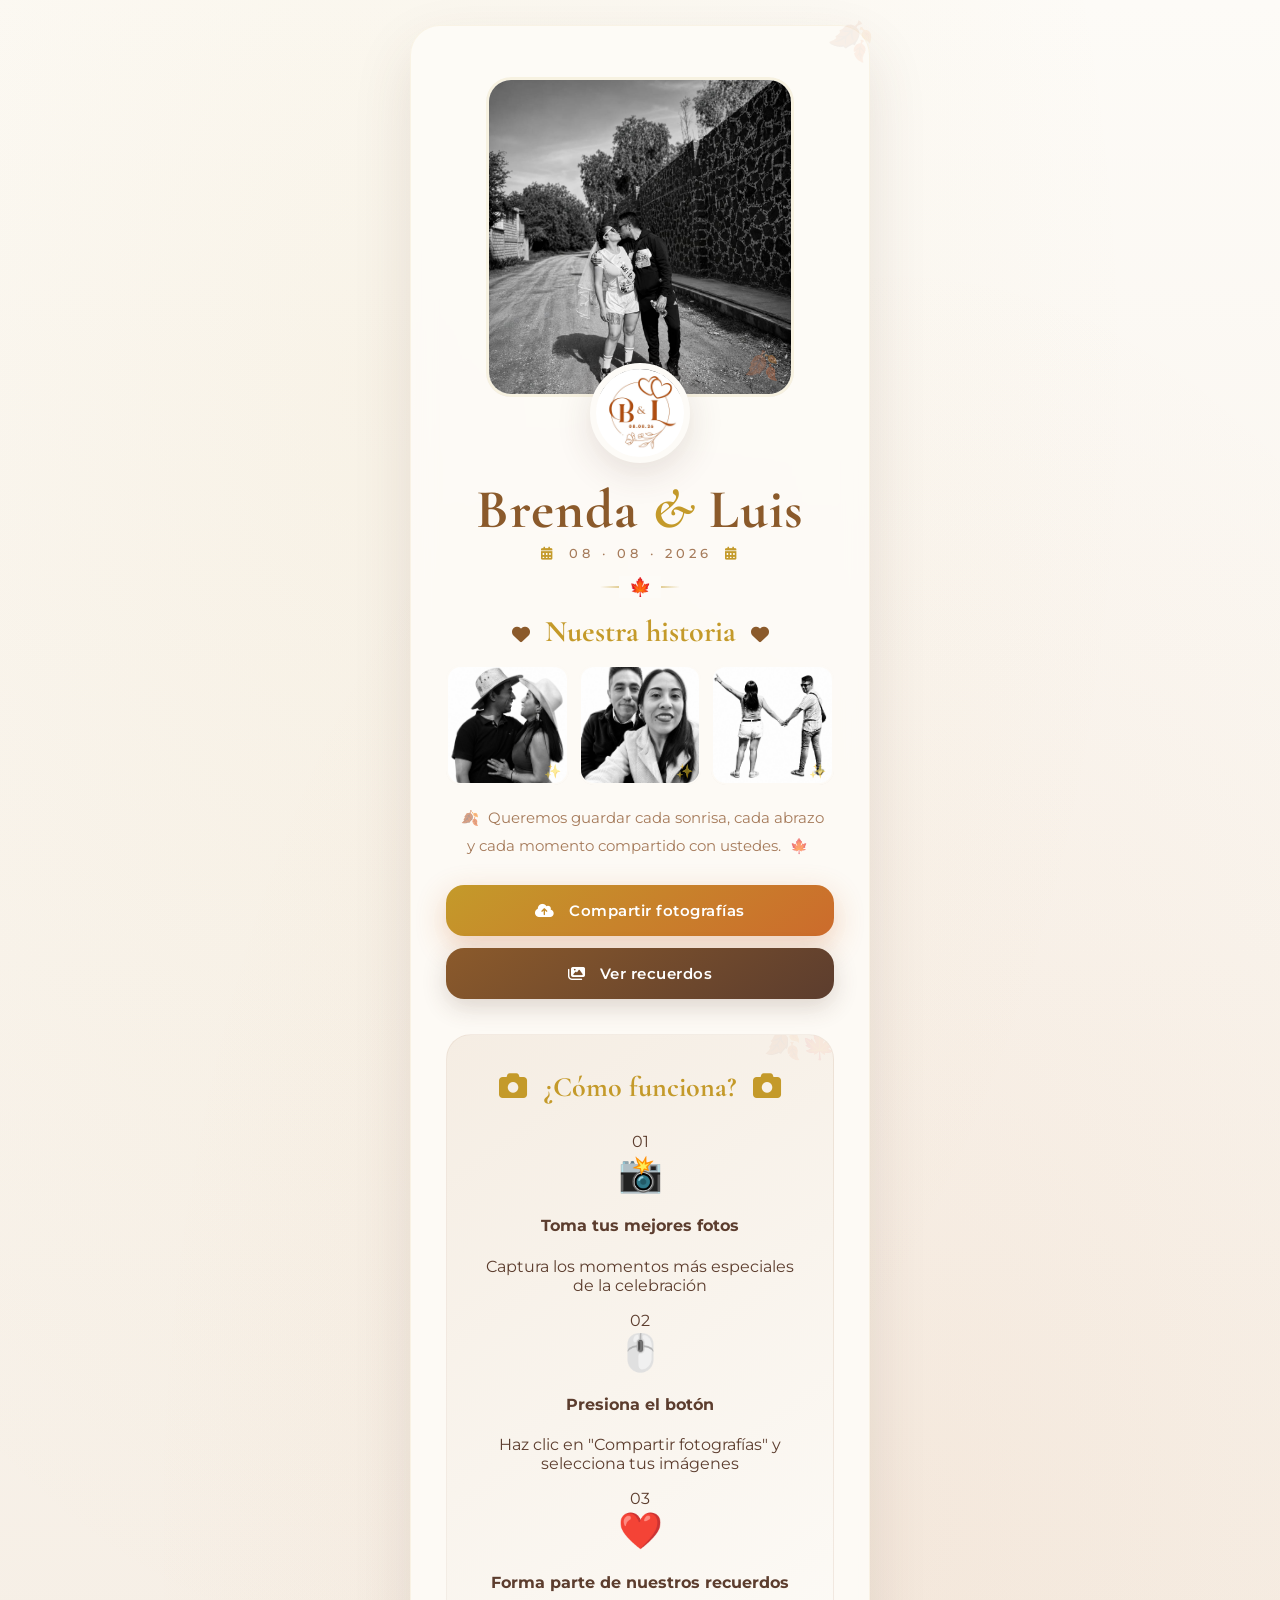
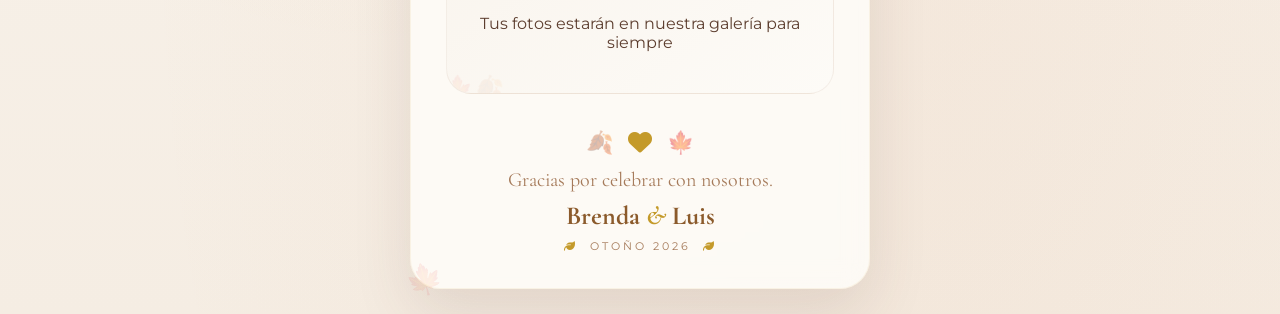
==== index.html @ 6a478f95 "Update index.html" ====
<!DOCTYPE html>
<html lang="es">
<head>
    <meta charset="UTF-8">
    <meta name="viewport" content="width=device-width, initial-scale=1.0">
    <title>Brenda & Luis · Nuestros recuerdos 🍂</title>
    
    <!-- Google Fonts -->
    <link rel="preconnect" href="https://fonts.googleapis.com">
    <link rel="preconnect" href="https://fonts.gstatic.com" crossorigin>
    <link href="https://fonts.googleapis.com/css2?family=Cormorant+Garamond:ital,wght@0,400;0,600;0,700;1,400&family=Montserrat:wght@300;400;500;600;700&display=swap" rel="stylesheet">
    
    <!-- Font Awesome 6 -->
    <link rel="stylesheet" href="https://cdnjs.cloudflare.com/ajax/libs/font-awesome/6.5.0/css/all.min.css">
    
    <link rel="stylesheet" href="style.css">
</head>
<body>
    <!-- ============================================
    🍁 SPLASH SCREEN (pantalla de carga)
    ============================================ -->
    <div class="splash" id="splash" role="status" aria-label="Cargando">
        <!-- Decoración otoñal -->
        <div class="splash-decoration">
            <span>🍂</span>
            <span>🍁</span>
            <span>🍂</span>
        </div>
        
        <!-- Logo -->
        <div class="splash-logo">
            <img 
                src="assets/images/logo.jpeg" 
                alt="Logo de Brenda y Luis"
                loading="lazy"
            >
            <div class="splash-ring"></div>
        </div>
        
        <h2>
            Brenda <span class="ampersand">&amp;</span> Luis
        </h2>
        
        <div class="splash-line" role="separator"></div>
        
        <p class="splash-subtitle">
            <i class="fas fa-camera" aria-hidden="true"></i>
            Nuestros recuerdos
            <i class="fas fa-camera" aria-hidden="true"></i>
        </p>
        
        <div class="splash-loader">
            <span></span>
            <span></span>
            <span></span>
        </div>
    </div>
    
    <!-- ============================================
    🍂 TARJETA PRINCIPAL
    ============================================ -->
    <main class="card" role="main">
        
        <!-- ===== FOTO PRINCIPAL ===== -->
        <figure class="main-photo-wrapper">
            <img 
                src="assets/images/novios-1.jpeg" 
                class="main-photo" 
                alt="Brenda y Luis, los novios"
                loading="lazy"
            >
            <div class="photo-overlay">
                <span>🍂</span>
            </div>
        </figure>
        
        <!-- ===== LOGO ===== -->
        <div class="logo-wrapper">
            <img 
                src="assets/images/logo.jpeg" 
                class="logo" 
                alt="Logo de Brenda y Luis"
                loading="lazy"
            >
        </div>
        
        <!-- ===== TÍTULO ===== -->
        <header class="card-header">
            <h1>
                Brenda <span class="ampersand">&amp;</span> Luis
            </h1>
            
            <p class="date">
                <i class="fas fa-calendar-alt" aria-hidden="true"></i>
                08 · 08 · 2026
                <i class="fas fa-calendar-alt" aria-hidden="true"></i>
            </p>
        </header>
        
        <!-- ===== SEPARADOR ===== -->
        <div class="divider" role="separator">
            <span class="divider-leaf">🍁</span>
        </div>
        
        <!-- ===== GALERÍA DE NOVIOS ===== -->
        <section class="gallery" aria-label="Galería de los novios">
            <h2>
                <i class="fas fa-heart" aria-hidden="true"></i>
                Nuestra historia
                <i class="fas fa-heart" aria-hidden="true"></i>
            </h2>
            
            <div class="photos">
                <figure>
                    <img 
                        src="assets/images/novios-2.jpeg" 
                        alt="Brenda y Luis - momento especial"
                        loading="lazy"
                    >
                    <figcaption>✨</figcaption>
                </figure>
                <figure>
                    <img 
                        src="assets/images/novios-3.jpeg" 
                        alt="Brenda y Luis - felices"
                        loading="lazy"
                    >
                    <figcaption>✨</figcaption>
                </figure>
                <figure>
                    <img 
                        src="assets/images/novios-4.jpeg" 
                        alt="Brenda y Luis - juntos"
                        loading="lazy"
                    >
                    <figcaption>✨</figcaption>
                </figure>
            </div>
        </section>
        
        <!-- ===== DESCRIPCIÓN ===== -->
        <p class="description">
            <span class="leaf-icon">🍂</span>
            Queremos guardar cada sonrisa, cada abrazo y cada momento
            compartido con ustedes.
            <span class="leaf-icon">🍁</span>
        </p>
        
        <!-- ===== BOTONES ===== -->
        <div class="button-group">
            <a 
                class="btn btn-primary"
                href="https://script.google.com/macros/s/AKfycbw7CXpUeWtrjdlrQmTPVo9ix_f7HVKVyJHYjOIptO-qsoRF7D8lDeXeBoCNflhXRG9dkQ/exec"
                target="_blank"
                rel="noopener noreferrer"
            >
                <i class="fas fa-cloud-upload-alt" aria-hidden="true"></i>
                Compartir fotografías
            </a>
            
            <a 
                href="galeria.html" 
                class="btn btn-secondary"
            >
                <i class="fas fa-images" aria-hidden="true"></i>
                Ver recuerdos
            </a>
        </div>
        
     <!-- ===== INSTRUCCIONES (versión tarjetas) ===== -->
<section class="instructions" aria-label="Instrucciones">
    <h3>
        <i class="fas fa-camera" aria-hidden="true"></i>
        ¿Cómo funciona?
        <i class="fas fa-camera" aria-hidden="true"></i>
    </h3>
    
    <div class="steps-cards">
        <div class="step-card">
            <div class="step-card-number">01</div>
            <div class="step-card-icon" style="text-align: center; font-size: 36px; display: block;">📸</div>
            <h4 style="text-align: center;">Toma tus mejores fotos</h4>
            <p style="text-align: center;">Captura los momentos más especiales de la celebración</p>
        </div>
        
        <div class="step-card">
            <div class="step-card-number">02</div>
            <div class="step-card-icon" style="text-align: center; font-size: 36px; display: block;">🖱️</div>
            <h4 style="text-align: center;">Presiona el botón</h4>
            <p style="text-align: center;">Haz clic en "Compartir fotografías" y selecciona tus imágenes</p>
        </div>
        
        <div class="step-card">
            <div class="step-card-number">03</div>
            <div class="step-card-icon" style="text-align: center; font-size: 36px; display: block;">❤️</div>
            <h4 style="text-align: center;">Forma parte de nuestros recuerdos</h4>
            <p style="text-align: center;">Tus fotos estarán en nuestra galería para siempre</p>
        </div>
    </div>
</section>
        
        <!-- ===== FOOTER ===== -->
        <footer class="footer">
            <div class="footer-hearts">
                <span>🍂</span>
                <i class="fas fa-heart" aria-hidden="true"></i>
                <span>🍁</span>
            </div>
            
            <p class="footer-text">
                Gracias por celebrar con nosotros.
            </p>
            
            <strong class="footer-names">
                Brenda <span class="ampersand">&amp;</span> Luis
            </strong>
            
            <small class="footer-year">
                <i class="fas fa-leaf" aria-hidden="true"></i>
                Otoño 2026
                <i class="fas fa-leaf" aria-hidden="true"></i>
            </small>
        </footer>
        
    </main>
    
    <!-- Scripts -->
    <script src="script.js"></script>
</body>
</html>
---- style.css ----
/* ============================================
   🍂 BRENDA & LUIS - OTOÑO 2026
   Diseño elegante y cálido
============================================ */

/* Google Fonts:
Cormorant Garamond
Montserrat
*/

:root {
    /* 🍁 PALETA OTOÑAL PRINCIPAL */
    --crema-calido: #F5EDE3;
    --blanco-roto: #FDFBF7;
    --cafe-tostado: #8B5A2B;
    --cafe-oscuro: #5C3D2E;
    --dorado-otonhal: #C49A2A;
    --naranja-quemado: #CC6B2C;
    --calabaza: #D4783C;
    --canela: #A67B5B;
    --oxido: #B86B3A;
    --miel: #E8A84C;
    
    /* VARIABLES PARA USAR */
    --marfil: var(--crema-calido);
    --dorado: var(--dorado-otonhal);
    --verde: #A9B8A5;
    --gris: var(--cafe-oscuro);
    --blanco: var(--blanco-roto);
    --sombra: 0 25px 60px rgba(92, 61, 46, 0.12);
    --sombra-dorada: 0 10px 30px rgba(196, 154, 42, 0.25);
}

/* ============================================
   RESET
============================================ */

* {
    box-sizing: border-box;
}

body {
    margin: 0;
    min-height: 100vh;
    background: 
        radial-gradient(ellipse at 30% 20%, rgba(196, 154, 42, 0.06) 0%, transparent 60%),
        radial-gradient(ellipse at 70% 80%, rgba(204, 107, 44, 0.06) 0%, transparent 60%),
        linear-gradient(180deg, #FDFBF7, #F5EDE3);
    font-family: 'Montserrat', sans-serif;
    color: var(--gris);
    display: flex;
    justify-content: center;
    align-items: center;
    padding: 25px;
    position: relative;
}

/* ============================================
   🍂 SPLASH SCREEN
============================================ */

.splash {
    position: fixed;
    inset: 0;
    background: linear-gradient(145deg, #F5EDE3, #FDFBF7);
    z-index: 100;
    display: flex;
    flex-direction: column;
    justify-content: center;
    align-items: center;
    animation: desaparecer 3.2s forwards;
}

/* Decoración otoñal en splash */
.splash-decoration {
    position: absolute;
    top: 30px;
    width: 100%;
    text-align: center;
    font-size: 28px;
    letter-spacing: 25px;
    opacity: 0.08;
    pointer-events: none;
}

.splash-decoration span {
    display: inline-block;
}

.splash-logo {
    position: relative;
}

.splash-ring {
    position: absolute;
    inset: -10px;
    border-radius: 50%;
    border: 2px solid rgba(196, 154, 42, 0.15);
    animation: ringPulse 2s ease-in-out infinite;
}

@keyframes ringPulse {
    0% { transform: scale(1); opacity: 0.5; }
    50% { transform: scale(1.1); opacity: 0; }
    100% { transform: scale(1); opacity: 0.5; }
}

.splash img {
    width: 140px;
    height: 140px;
    object-fit: cover;
    border-radius: 50%;
    box-shadow: 0 15px 45px rgba(92, 61, 46, 0.20);
    animation: respirar 2s infinite;
    border: 4px solid rgba(196, 154, 42, 0.2);
    position: relative;
    z-index: 1;
}

.splash h2 {
    margin-top: 25px;
    font-family: 'Cormorant Garamond', serif;
    font-size: 48px;
    color: var(--dorado-otonhal);
    letter-spacing: 2px;
}

.splash h2 .ampersand {
    color: var(--cafe-tostado);
    font-style: italic;
}

.splash-line {
    width: 60px;
    height: 2px;
    background: linear-gradient(90deg, transparent, var(--dorado-otonhal), transparent);
    margin: 8px auto;
    border-radius: 2px;
}

.splash-subtitle {
    letter-spacing: 5px;
    text-transform: uppercase;
    font-size: 11px;
    color: var(--canela);
    font-weight: 300;
}

.splash-subtitle i {
    margin: 0 10px;
    color: var(--dorado-otonhal);
}

.splash-loader {
    display: flex;
    gap: 8px;
    margin-top: 25px;
}

.splash-loader span {
    width: 10px;
    height: 10px;
    border-radius: 50%;
    background: var(--dorado-otonhal);
    animation: loaderBounce 1.4s ease-in-out infinite both;
}

.splash-loader span:nth-child(1) {
    animation-delay: -0.32s;
}

.splash-loader span:nth-child(2) {
    animation-delay: -0.16s;
}

.splash-loader span:nth-child(3) {
    animation-delay: 0s;
}

@keyframes loaderBounce {
    0%, 80%, 100% { transform: scale(0); opacity: 0.3; }
    40% { transform: scale(1); opacity: 1; }
}

@keyframes respirar {
    0% { transform: scale(0.95); }
    50% { transform: scale(1.02); }
    100% { transform: scale(0.95); }
}

@keyframes desaparecer {
    0% { opacity: 1; }
    75% { opacity: 1; }
    100% { opacity: 0; visibility: hidden; }
}

/* ============================================
   🍁 TARJETA PRINCIPAL
============================================ */

.card {
    background: rgba(253, 251, 247, 0.92);
    backdrop-filter: blur(12px);
    max-width: 460px;
    width: 100%;
    padding: 35px;
    border-radius: 30px;
    text-align: center;
    box-shadow: var(--sombra);
    animation: entrada 1s ease;
    border: 1px solid rgba(196, 154, 42, 0.08);
    position: relative;
}

/* Decoración otoñal en la card */
.card::before {
    content: "🍂";
    position: absolute;
    top: -10px;
    right: -5px;
    font-size: 35px;
    opacity: 0.08;
    transform: rotate(20deg);
    pointer-events: none;
}

.card::after {
    content: "🍁";
    position: absolute;
    bottom: -10px;
    left: -5px;
    font-size: 30px;
    opacity: 0.08;
    transform: rotate(-15deg);
    pointer-events: none;
}

@keyframes entrada {
    from {
        opacity: 0;
        transform: translateY(40px) scale(0.97);
    }
    to {
        opacity: 1;
        transform: translateY(0) scale(1);
    }
}

/* ============================================
   🍂 FOTOGRAFÍA PRINCIPAL
============================================ */

.main-photo-wrapper {
    position: relative;
    border-radius: 25px;
    overflow: hidden;
}

.main-photo {
    width: 100%;
    height: 320px;
    object-fit: cover;
    border-radius: 25px;
    box-shadow: 0 15px 40px rgba(92, 61, 46, 0.18);
    transition: all 0.5s ease;
    border: 3px solid rgba(196, 154, 42, 0.1);
    display: block;
}

.main-photo:hover {
    transform: scale(1.02);
    box-shadow: 0 20px 50px rgba(92, 61, 46, 0.25);
    border-color: rgba(196, 154, 42, 0.3);
}

.photo-overlay {
    position: absolute;
    bottom: 15px;
    right: 15px;
    font-size: 28px;
    opacity: 0.3;
    pointer-events: none;
}

/* ============================================
   🍁 LOGO
============================================ */

.logo-wrapper {
    margin-top: -50px;
    position: relative;
    z-index: 2;
}

.logo {
    width: 100px;
    height: 100px;
    object-fit: cover;
    border-radius: 50%;
    border: 6px solid var(--blanco-roto);
    background: var(--blanco-roto);
    box-shadow: 0 10px 35px rgba(92, 61, 46, 0.15);
    transition: 0.3s ease;
}

.logo:hover {
    transform: scale(1.05) rotate(-5deg);
    box-shadow: 0 15px 45px rgba(196, 154, 42, 0.2);
}

/* ============================================
   🍂 TITULOS
============================================ */

.card-header {
    margin-top: 15px;
}

.card-header h1 {
    font-family: 'Cormorant Garamond', Georgia, serif;
    font-size: 55px;
    font-weight: 700;
    color: var(--cafe-tostado);
    margin: 0;
    line-height: 1;
    letter-spacing: 1px;
}

.card-header h1 .ampersand {
    color: var(--dorado-otonhal);
    font-style: italic;
}

.date {
    font-size: 13px;
    letter-spacing: 4px;
    text-transform: uppercase;
    color: var(--canela);
    font-weight: 500;
    margin: 8px 0 0 0;
}

.date i {
    color: var(--dorado-otonhal);
    margin: 0 5px;
}

/* ============================================
   🍁 SEPARADOR
============================================ */

.divider {
    height: 2px;
    width: 80px;
    background: linear-gradient(90deg, transparent, var(--dorado-otonhal), transparent);
    border: 0;
    margin: 25px auto;
    border-radius: 2px;
    position: relative;
}

.divider-leaf {
    position: absolute;
    top: 50%;
    left: 50%;
    transform: translate(-50%, -50%);
    background: var(--blanco-roto);
    padding: 0 10px;
    font-size: 18px;
}

/* ============================================
   🍂 GALERÍA DE NOVIOS
============================================ */

.gallery {
    margin-top: 10px;
}

.gallery h2 {
    font-family: 'Cormorant Garamond', Georgia, serif;
    font-size: 30px;
    color: var(--dorado-otonhal);
    text-align: center;
    margin: 0 0 15px 0;
}

.gallery h2 i {
    margin: 0 8px;
    font-size: 18px;
    color: var(--cafe-tostado);
}

.photos {
    display: grid;
    grid-template-columns: repeat(3, 1fr);
    gap: 10px;
}

.photos figure {
    margin: 0;
    position: relative;
    border-radius: 15px;
    overflow: hidden;
}

.photos img {
    width: 100%;
    height: 120px;
    object-fit: cover;
    border-radius: 15px;
    transition: all 0.4s ease;
    box-shadow: 0 8px 20px rgba(92, 61, 46, 0.10);
    border: 2px solid transparent;
    display: block;
}

.photos img:hover {
    transform: scale(1.06);
    box-shadow: 0 12px 30px rgba(92, 61, 46, 0.18);
    border-color: rgba(196, 154, 42, 0.3);
}

.photos figcaption {
    position: absolute;
    bottom: 5px;
    right: 8px;
    font-size: 14px;
    opacity: 0.5;
    pointer-events: none;
}

/* ============================================
   🍁 DESCRIPCIÓN
============================================ */

.description {
    line-height: 1.9;
    font-size: 14.5px;
    color: var(--canela);
    margin: 20px 0 0 0;
    padding: 0 5px;
}

.leaf-icon {
    margin: 0 5px;
    opacity: 0.6;
}

/* ============================================
   🍂 BOTONES
============================================ */

.button-group {
    display: flex;
    flex-direction: column;
    gap: 12px;
    margin-top: 25px;
}

.btn {
    display: block;
    padding: 16px 20px;
    border-radius: 18px;
    font-weight: 600;
    font-size: 15px;
    text-decoration: none;
    transition: all 0.3s ease;
    letter-spacing: 0.5px;
    text-align: center;
}

.btn i {
    margin-right: 10px;
}

.btn-primary {
    background: linear-gradient(145deg, var(--dorado-otonhal), var(--naranja-quemado));
    color: white;
    box-shadow: 0 10px 30px rgba(204, 107, 44, 0.30);
}

.btn-primary:hover {
    transform: translateY(-4px);
    box-shadow: 0 15px 40px rgba(204, 107, 44, 0.40);
    background: linear-gradient(145deg, #D4A83A, #D4783C);
}

.btn-secondary {
    background: linear-gradient(145deg, var(--cafe-tostado), var(--cafe-oscuro));
    color: white;
    box-shadow: 0 8px 25px rgba(92, 61, 46, 0.20);
}

.btn-secondary:hover {
    transform: translateY(-4px);
    box-shadow: 0 12px 35px rgba(92, 61, 46, 0.30);
    background: linear-gradient(145deg, #7A4E26, #4A3224);
}

/* ============================================
   🍁 INSTRUCCIONES - TIMELINE VERTICAL
============================================ */

.instructions {
    margin-top: 35px;
    padding: 35px 30px 25px;
    background: linear-gradient(145deg, #F5EDE3, #FDFBF7);
    border-radius: 25px;
    border: 1px solid rgba(166, 123, 91, 0.10);
    position: relative;
    overflow: hidden;
}

/* Decoración otoñal */
.instructions::before {
    content: "🍂🍁";
    position: absolute;
    top: -10px;
    right: -5px;
    font-size: 30px;
    opacity: 0.06;
    pointer-events: none;
}

.instructions::after {
    content: "🍁🍂";
    position: absolute;
    bottom: -10px;
    left: -5px;
    font-size: 25px;
    opacity: 0.06;
    pointer-events: none;
}

.instructions h3 {
    text-align: center;
    font-family: 'Cormorant Garamond', Georgia, serif;
    font-size: 28px;
    color: var(--dorado-otonhal);
    margin: 0 0 28px 0;
    position: relative;
    z-index: 1;
}

.instructions h3 i {
    margin: 0 10px;
}

/* ===== TIMELINE ===== */
.steps-timeline {
    display: flex;
    flex-direction: column;
    gap: 0;
    padding-left: 20px;
    position: relative;
    z-index: 1;
}

/* Cada paso */
.step-item {
    display: flex;
    align-items: flex-start;
    gap: 20px;
    position: relative;
}

/* Marcador con número */
.step-marker {
    display: flex;
    flex-direction: column;
    align-items: center;
    flex-shrink: 0;
    padding-top: 5px;
}

.step-number {
    width: 40px;
    height: 40px;
    border-radius: 50%;
    background: linear-gradient(145deg, var(--dorado-otonhal), var(--naranja-quemado));
    color: white;
    display: flex;
    align-items: center;
    justify-content: center;
    font-weight: 700;
    font-size: 16px;
    font-family: 'Montserrat', sans-serif;
    box-shadow: 0 4px 15px rgba(196, 154, 42, 0.3);
    flex-shrink: 0;
    position: relative;
    z-index: 2;
    transition: all 0.3s ease;
}

.step-item:hover .step-number {
    transform: scale(1.08);
    box-shadow: 0 6px 25px rgba(196, 154, 42, 0.4);
}

/* Línea conectora */
.step-line {
    width: 2px;
    height: 45px;
    background: linear-gradient(180deg, var(--dorado-otonhal), rgba(196, 154, 42, 0.15));
    margin: 5px 0;
    flex-shrink: 0;
}

.step-item:last-child .step-line {
    display: none;
}

/* Contenido del paso */
.step-content {
    display: flex;
    align-items: center;
    gap: 18px;
    padding: 12px 0 12px 5px;
    flex: 1;
    transition: all 0.3s ease;
    border-radius: 12px;
    padding-right: 10px;
}

.step-item:hover .step-content {
    background: rgba(196, 154, 42, 0.04);
    padding-left: 10px;
}

.step-icon {
    font-size: 30px;
    flex-shrink: 0;
    width: 50px;
    text-align: center;
    opacity: 0.9;
}

.step-info h4 {
    margin: 0 0 4px 0;
    font-family: 'Montserrat', sans-serif;
    font-size: 15px;
    font-weight: 600;
    color: var(--cafe-oscuro);
}

.step-info p {
    margin: 0;
    font-size: 13px;
    color: var(--canela);
    line-height: 1.4;
}

/* ============================================
   🍂 FOOTER
============================================ */

.footer {
    margin-top: 35px;
}

.footer-hearts {
    display: flex;
    align-items: center;
    justify-content: center;
    gap: 15px;
    font-size: 20px;
}

.footer-hearts i {
    color: var(--dorado-otonhal);
    font-size: 24px;
}

.footer-hearts span {
    opacity: 0.4;
    font-size: 22px;
}

.footer-text {
    font-family: 'Cormorant Garamond', Georgia, serif;
    font-size: 20px;
    color: var(--canela);
    margin: 12px 0 8px 0;
}

.footer-names {
    font-family: 'Cormorant Garamond', Georgia, serif;
    font-size: 26px;
    color: var(--cafe-tostado);
    display: block;
}

.footer-names .ampersand {
    color: var(--dorado-otonhal);
    font-style: italic;
}

.footer-year {
    display: block;
    margin-top: 8px;
    font-family: 'Montserrat', sans-serif;
    font-size: 11px;
    color: var(--canela);
    letter-spacing: 3px;
    text-transform: uppercase;
}

.footer-year i {
    margin: 0 6px;
    color: var(--dorado-otonhal);
}

/* ============================================
   🍁 RESPONSIVE
============================================ */

@media (max-width: 500px) {
    body {
        padding: 15px;
    }

    .card {
        padding: 25px 20px;
    }

    .card-header h1 {
        font-size: 42px;
    }

    .main-photo {
        height: 250px;
    }

    .logo-wrapper {
        margin-top: -40px;
    }

    .logo {
        width: 80px;
        height: 80px;
        border-width: 5px;
    }

    .photos {
        grid-template-columns: repeat(2, 1fr);
    }

    .photos img {
        height: 100px;
    }

    .splash h2 {
        font-size: 36px;
    }

    .splash img {
        width: 110px;
        height: 110px;
    }

    .splash-decoration {
        font-size: 20px;
        letter-spacing: 15px;
        top: 20px;
    }

    .card::before,
    .card::after {
        display: none;
    }

    .instructions {
        padding: 25px 18px 20px;
        margin-top: 25px;
    }

    .instructions h3 {
        font-size: 24px;
        margin-bottom: 22px;
    }

    .steps-timeline {
        padding-left: 10px;
    }

    .step-item {
        gap: 12px;
    }

    .step-number {
        width: 34px;
        height: 34px;
        font-size: 14px;
    }

    .step-line {
        height: 35px;
    }

    .step-content {
        flex-direction: column;
        align-items: flex-start;
        gap: 6px;
        padding: 10px 0 10px 5px;
    }

    .step-item:hover .step-content {
        padding-left: 5px;
    }

    .step-icon {
        font-size: 24px;
        width: auto;
    }

    .step-info h4 {
        font-size: 14px;
    }

    .step-info p {
        font-size: 12px;
    }

    .footer-names {
        font-size: 22px;
    }
}

@media (max-width: 400px) {
    .card {
        padding: 20px 15px;
    }

    .card-header h1 {
        font-size: 36px;
    }

    .main-photo {
        height: 200px;
    }

    .logo {
        width: 70px;
        height: 70px;
    }

    .instructions {
        padding: 20px 12px 16px;
    }

    .instructions h3 {
        font-size: 20px;
    }

    .instructions h3 i {
        margin: 0 5px;
    }

    .step-number {
        width: 30px;
        height: 30px;
        font-size: 12px;
    }

    .step-line {
        height: 30px;
    }

    .step-icon {
        font-size: 20px;
    }

    .step-info h4 {
        font-size: 13px;
    }
}

/* ============================================
   🍂 SCROLLBAR PERSONALIZADA
============================================ */

::-webkit-scrollbar {
    width: 8px;
}

::-webkit-scrollbar-track {
    background: #F5EDE3;
}

::-webkit-scrollbar-thumb {
    background: linear-gradient(180deg, #C49A2A, #CC6B2C);
    border-radius: 10px;
}

::-webkit-scrollbar-thumb:hover {
    background: linear-gradient(180deg, #CC6B2C, #D4783C);
}
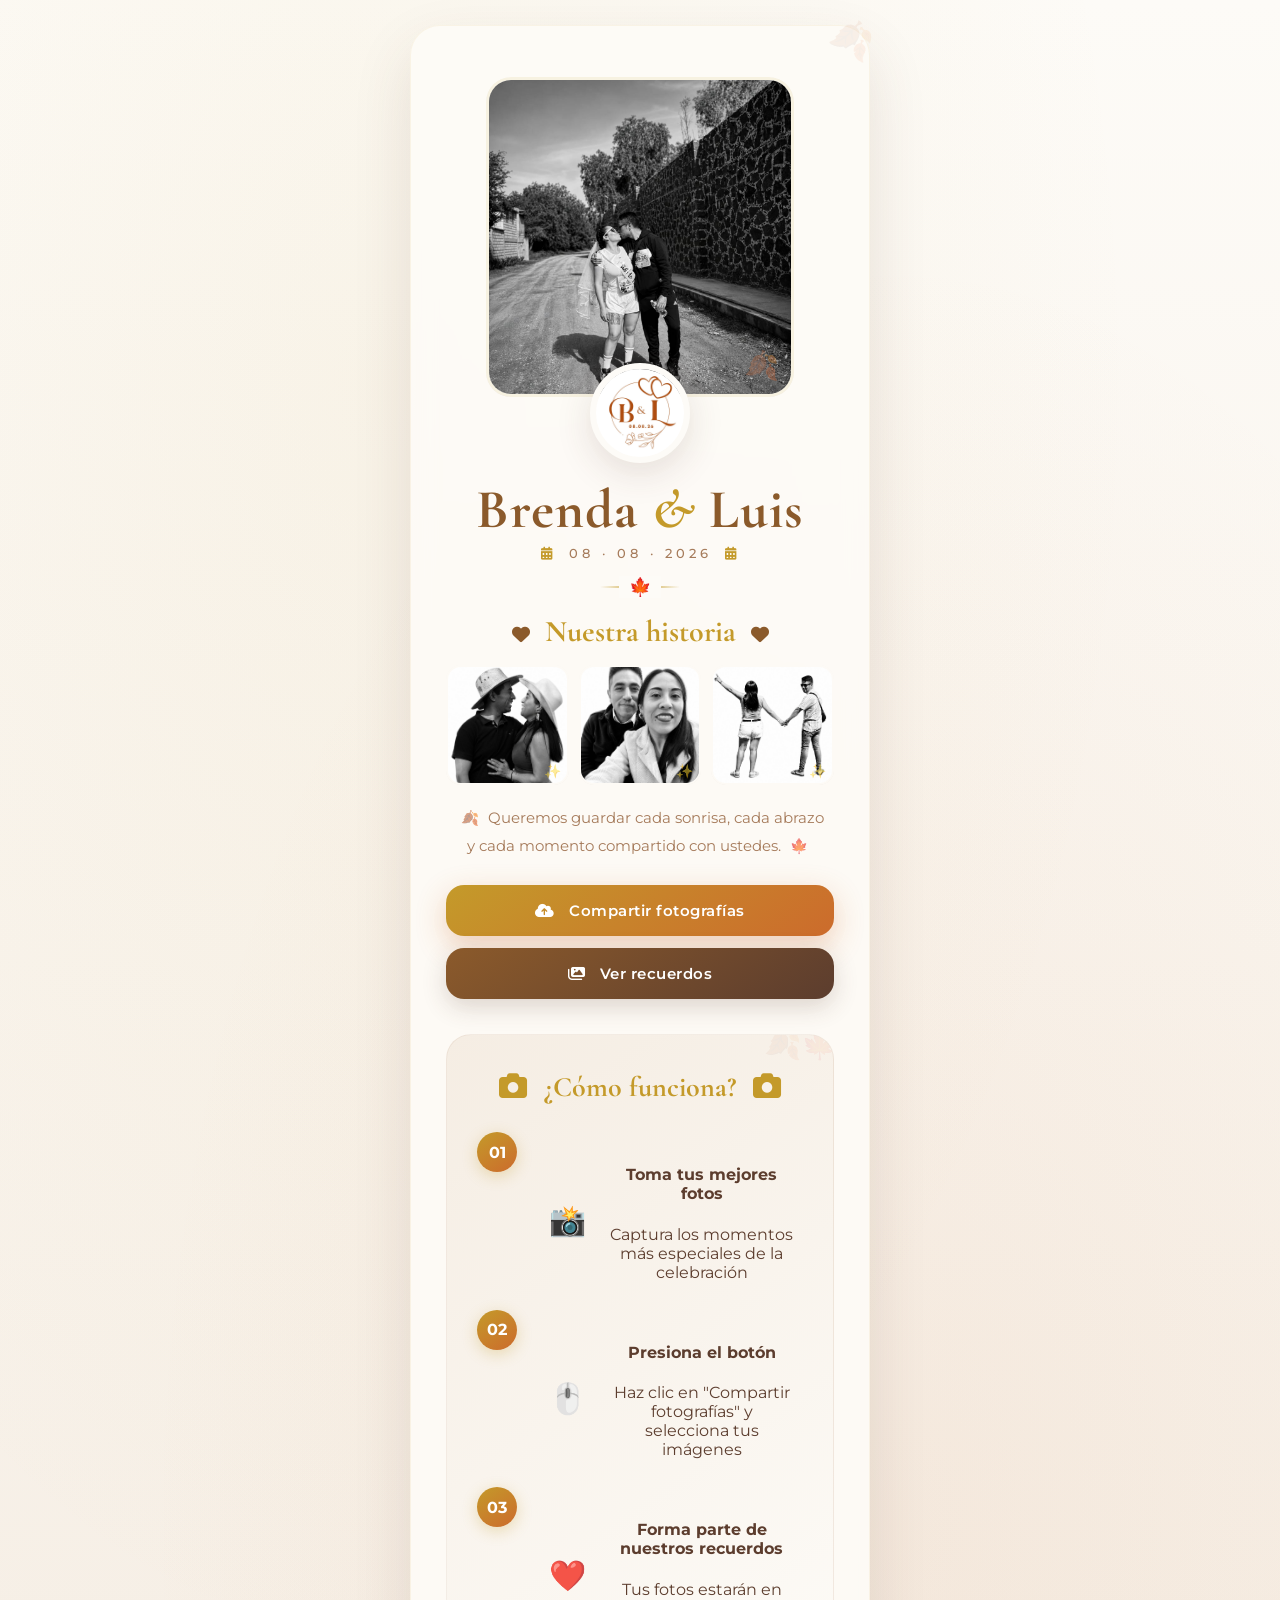
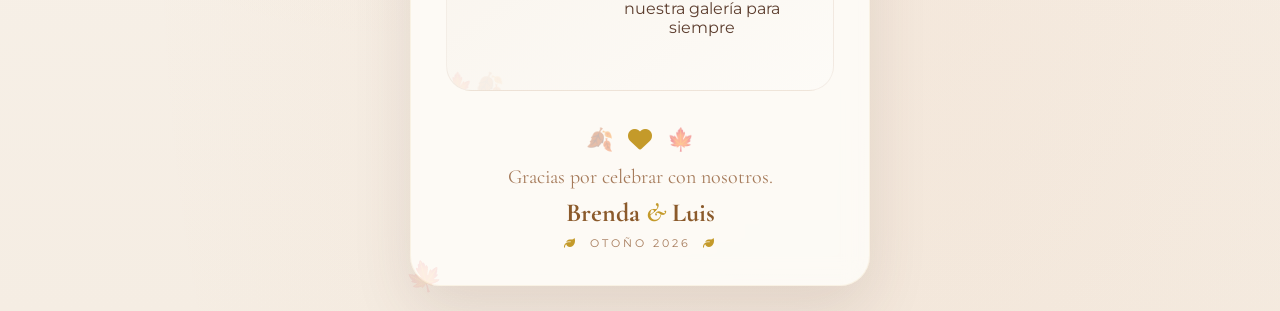
==== commit 446c3a34: "Update index.html" ====
--- a/index.html
+++ b/index.html
@@ -167,7 +167,9 @@
             </a>
         </div>
         
-     <!-- ===== INSTRUCCIONES (versión tarjetas) ===== -->
+    <!-- ============================================
+     🍁 INSTRUCCIONES CON NÚMEROS ELEGANTES
+============================================ -->
 <section class="instructions" aria-label="Instrucciones">
     <h3>
         <i class="fas fa-camera" aria-hidden="true"></i>
@@ -175,26 +177,49 @@
         <i class="fas fa-camera" aria-hidden="true"></i>
     </h3>
     
-    <div class="steps-cards">
-        <div class="step-card">
-            <div class="step-card-number">01</div>
-            <div class="step-card-icon" style="text-align: center; font-size: 36px; display: block;">📸</div>
-            <h4 style="text-align: center;">Toma tus mejores fotos</h4>
-            <p style="text-align: center;">Captura los momentos más especiales de la celebración</p>
-        </div>
-        
-        <div class="step-card">
-            <div class="step-card-number">02</div>
-            <div class="step-card-icon" style="text-align: center; font-size: 36px; display: block;">🖱️</div>
-            <h4 style="text-align: center;">Presiona el botón</h4>
-            <p style="text-align: center;">Haz clic en "Compartir fotografías" y selecciona tus imágenes</p>
-        </div>
-        
-        <div class="step-card">
-            <div class="step-card-number">03</div>
-            <div class="step-card-icon" style="text-align: center; font-size: 36px; display: block;">❤️</div>
-            <h4 style="text-align: center;">Forma parte de nuestros recuerdos</h4>
-            <p style="text-align: center;">Tus fotos estarán en nuestra galería para siempre</p>
+    <div class="steps-container">
+        <!-- Paso 1 -->
+        <div class="step-item">
+            <div class="step-number-wrapper">
+                <span class="step-number">01</span>
+                <span class="step-line"></span>
+            </div>
+            <div class="step-content">
+                <div class="step-icon">📸</div>
+                <div class="step-text">
+                    <h4>Toma tus mejores fotos</h4>
+                    <p>Captura los momentos más especiales de la celebración</p>
+                </div>
+            </div>
+        </div>
+        
+        <!-- Paso 2 -->
+        <div class="step-item">
+            <div class="step-number-wrapper">
+                <span class="step-number">02</span>
+                <span class="step-line"></span>
+            </div>
+            <div class="step-content">
+                <div class="step-icon">🖱️</div>
+                <div class="step-text">
+                    <h4>Presiona el botón</h4>
+                    <p>Haz clic en "Compartir fotografías" y selecciona tus imágenes</p>
+                </div>
+            </div>
+        </div>
+        
+        <!-- Paso 3 -->
+        <div class="step-item">
+            <div class="step-number-wrapper">
+                <span class="step-number">03</span>
+            </div>
+            <div class="step-content">
+                <div class="step-icon">❤️</div>
+                <div class="step-text">
+                    <h4>Forma parte de nuestros recuerdos</h4>
+                    <p>Tus fotos estarán en nuestra galería para siempre</p>
+                </div>
+            </div>
         </div>
     </div>
 </section>
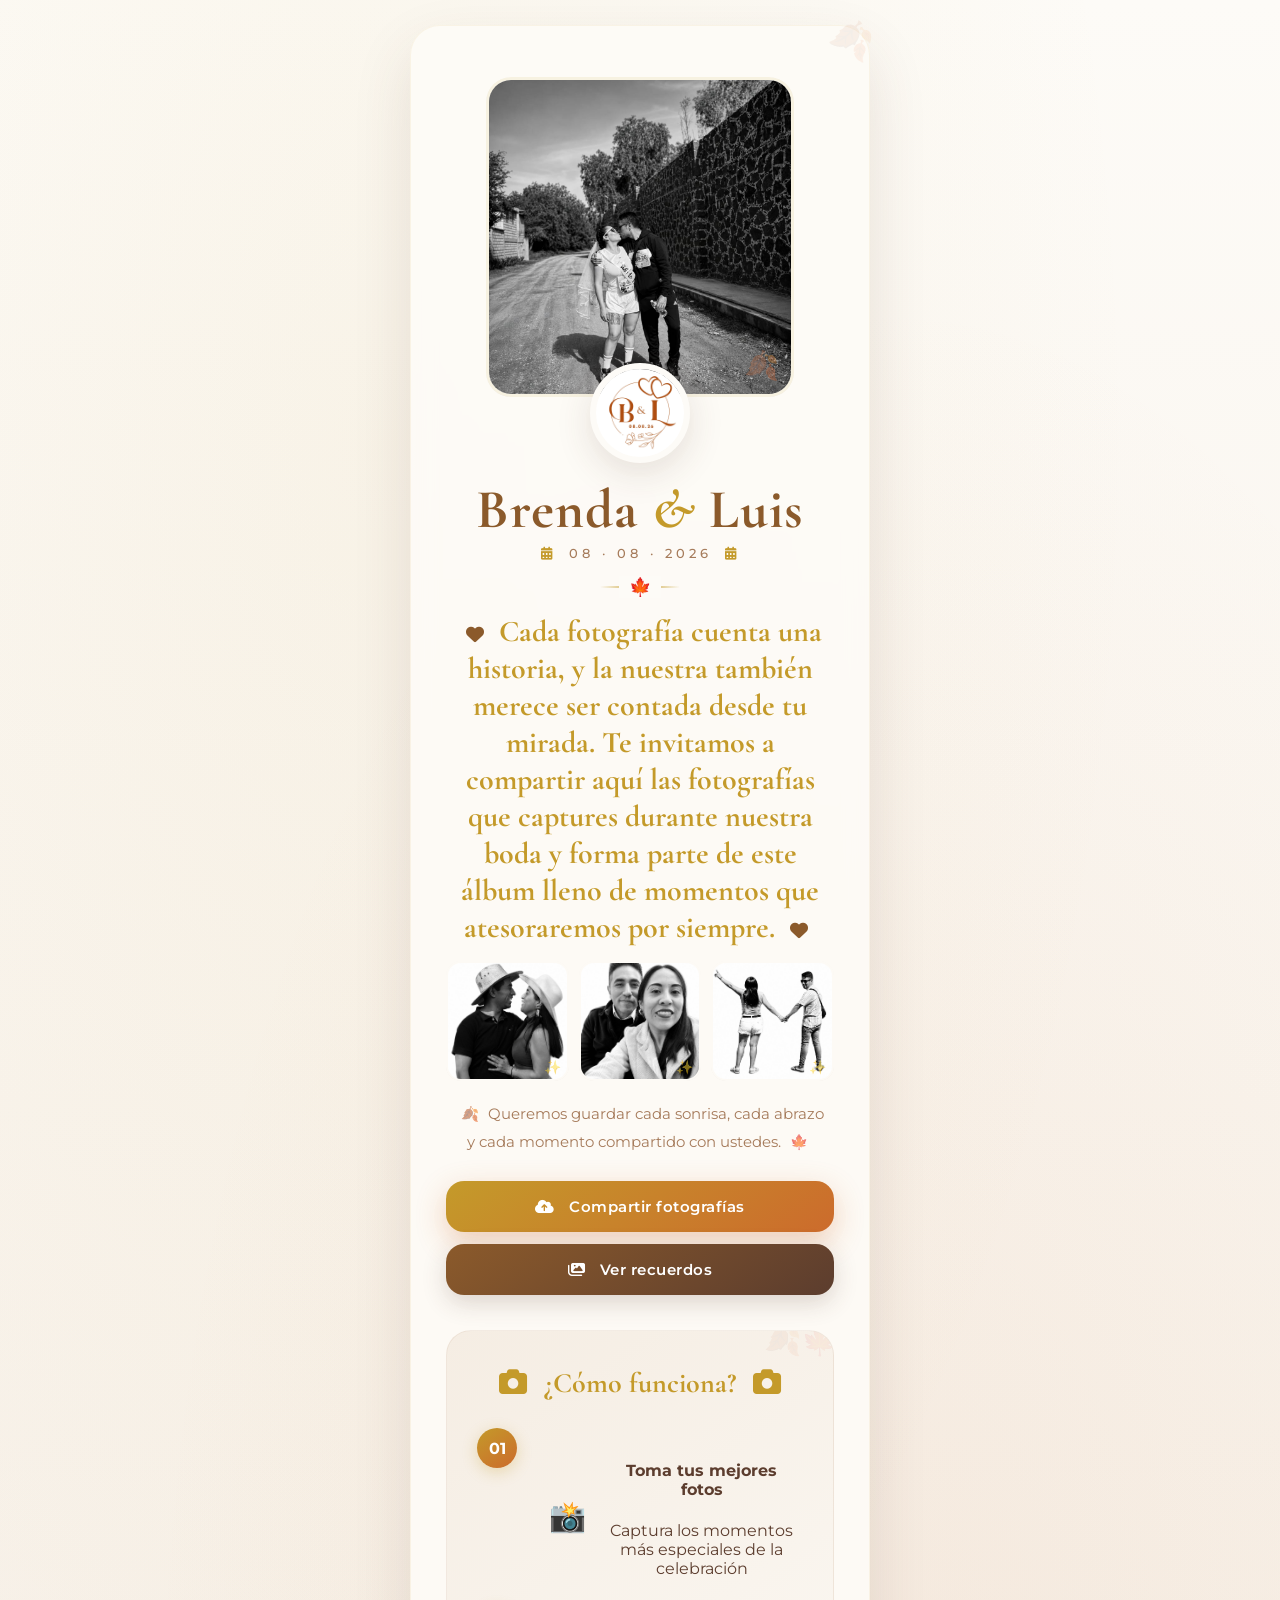
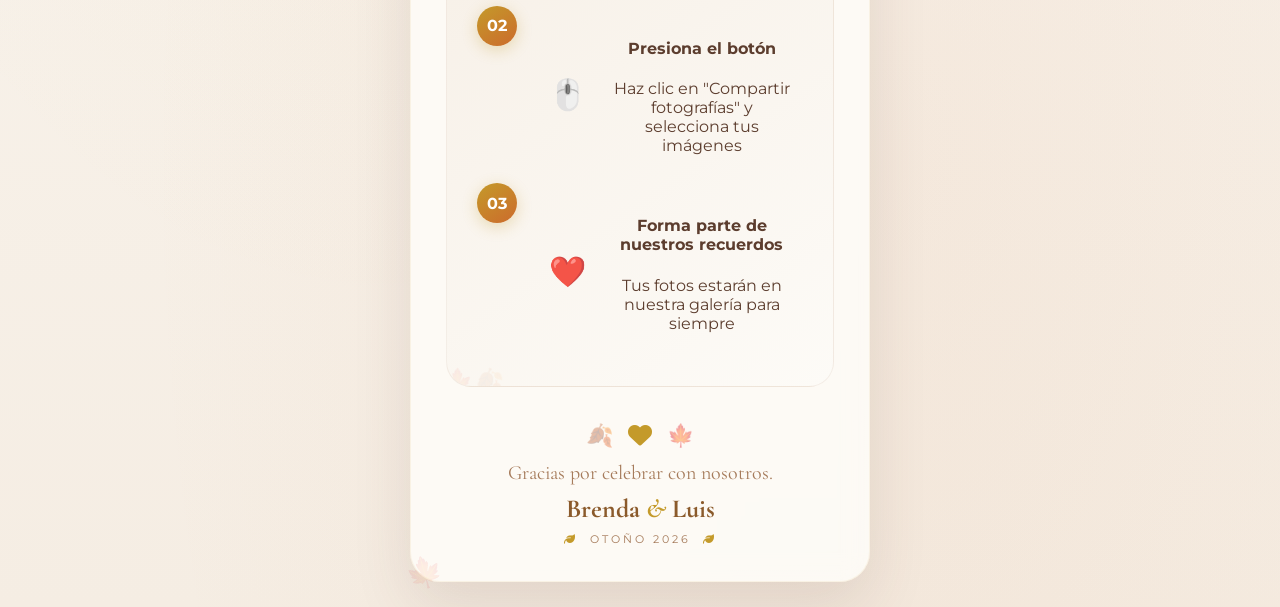
==== commit d8467d3b: "Update index.html" ====
--- a/index.html
+++ b/index.html
@@ -106,7 +106,10 @@
         <section class="gallery" aria-label="Galería de los novios">
             <h2>
                 <i class="fas fa-heart" aria-hidden="true"></i>
-                Nuestra historia
+               Cada fotografía cuenta una historia, y la nuestra también merece ser contada desde tu mirada.
+
+Te invitamos a compartir aquí las fotografías que captures durante nuestra boda y forma parte de este álbum lleno de momentos que atesoraremos por siempre.
+
                 <i class="fas fa-heart" aria-hidden="true"></i>
             </h2>
             
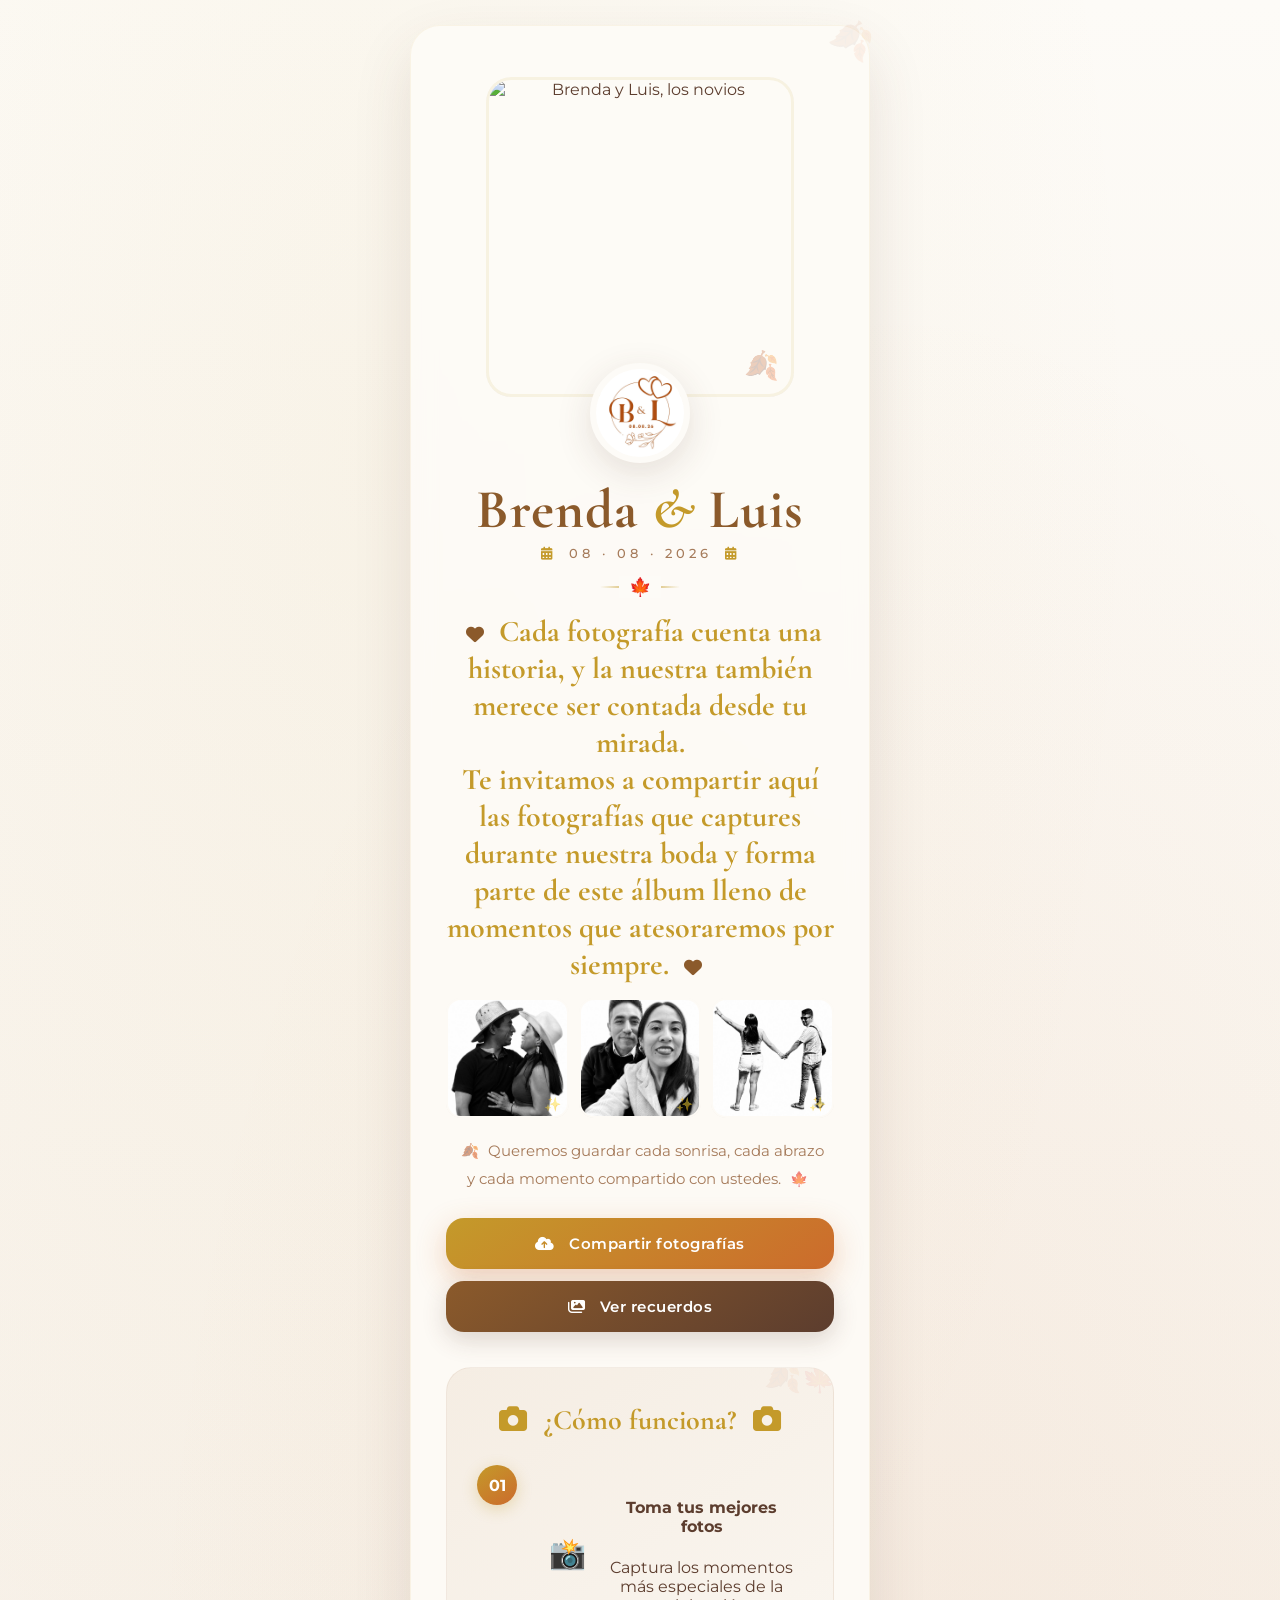
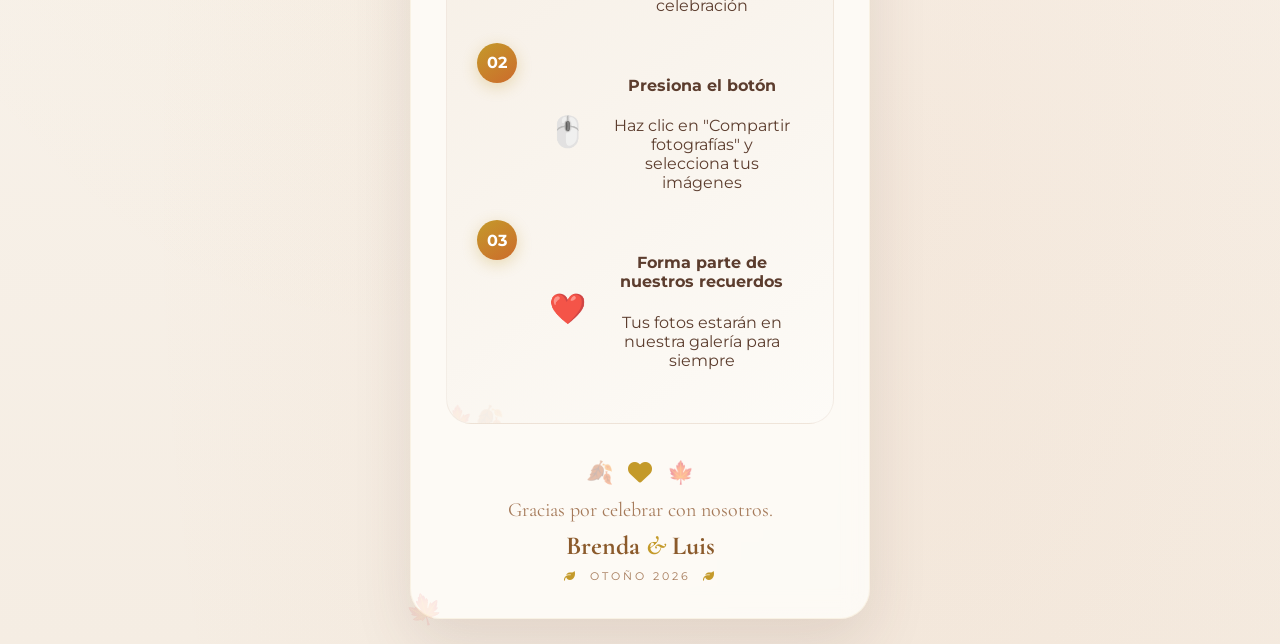
==== commit bc9a7f54: "Update index.html" ====
--- a/index.html
+++ b/index.html
@@ -64,7 +64,7 @@
         <!-- ===== FOTO PRINCIPAL ===== -->
         <figure class="main-photo-wrapper">
             <img 
-                src="assets/images/novios-1.jpeg" 
+                src="assets/images/novios-6.jpeg" 
                 class="main-photo" 
                 alt="Brenda y Luis, los novios"
                 loading="lazy"
@@ -108,7 +108,7 @@
                 <i class="fas fa-heart" aria-hidden="true"></i>
                Cada fotografía cuenta una historia, y la nuestra también merece ser contada desde tu mirada.
 
-Te invitamos a compartir aquí las fotografías que captures durante nuestra boda y forma parte de este álbum lleno de momentos que atesoraremos por siempre.
+<br>Te invitamos a compartir aquí las fotografías que captures durante nuestra boda y forma parte de este álbum lleno de momentos que atesoraremos por siempre.
 
                 <i class="fas fa-heart" aria-hidden="true"></i>
             </h2>
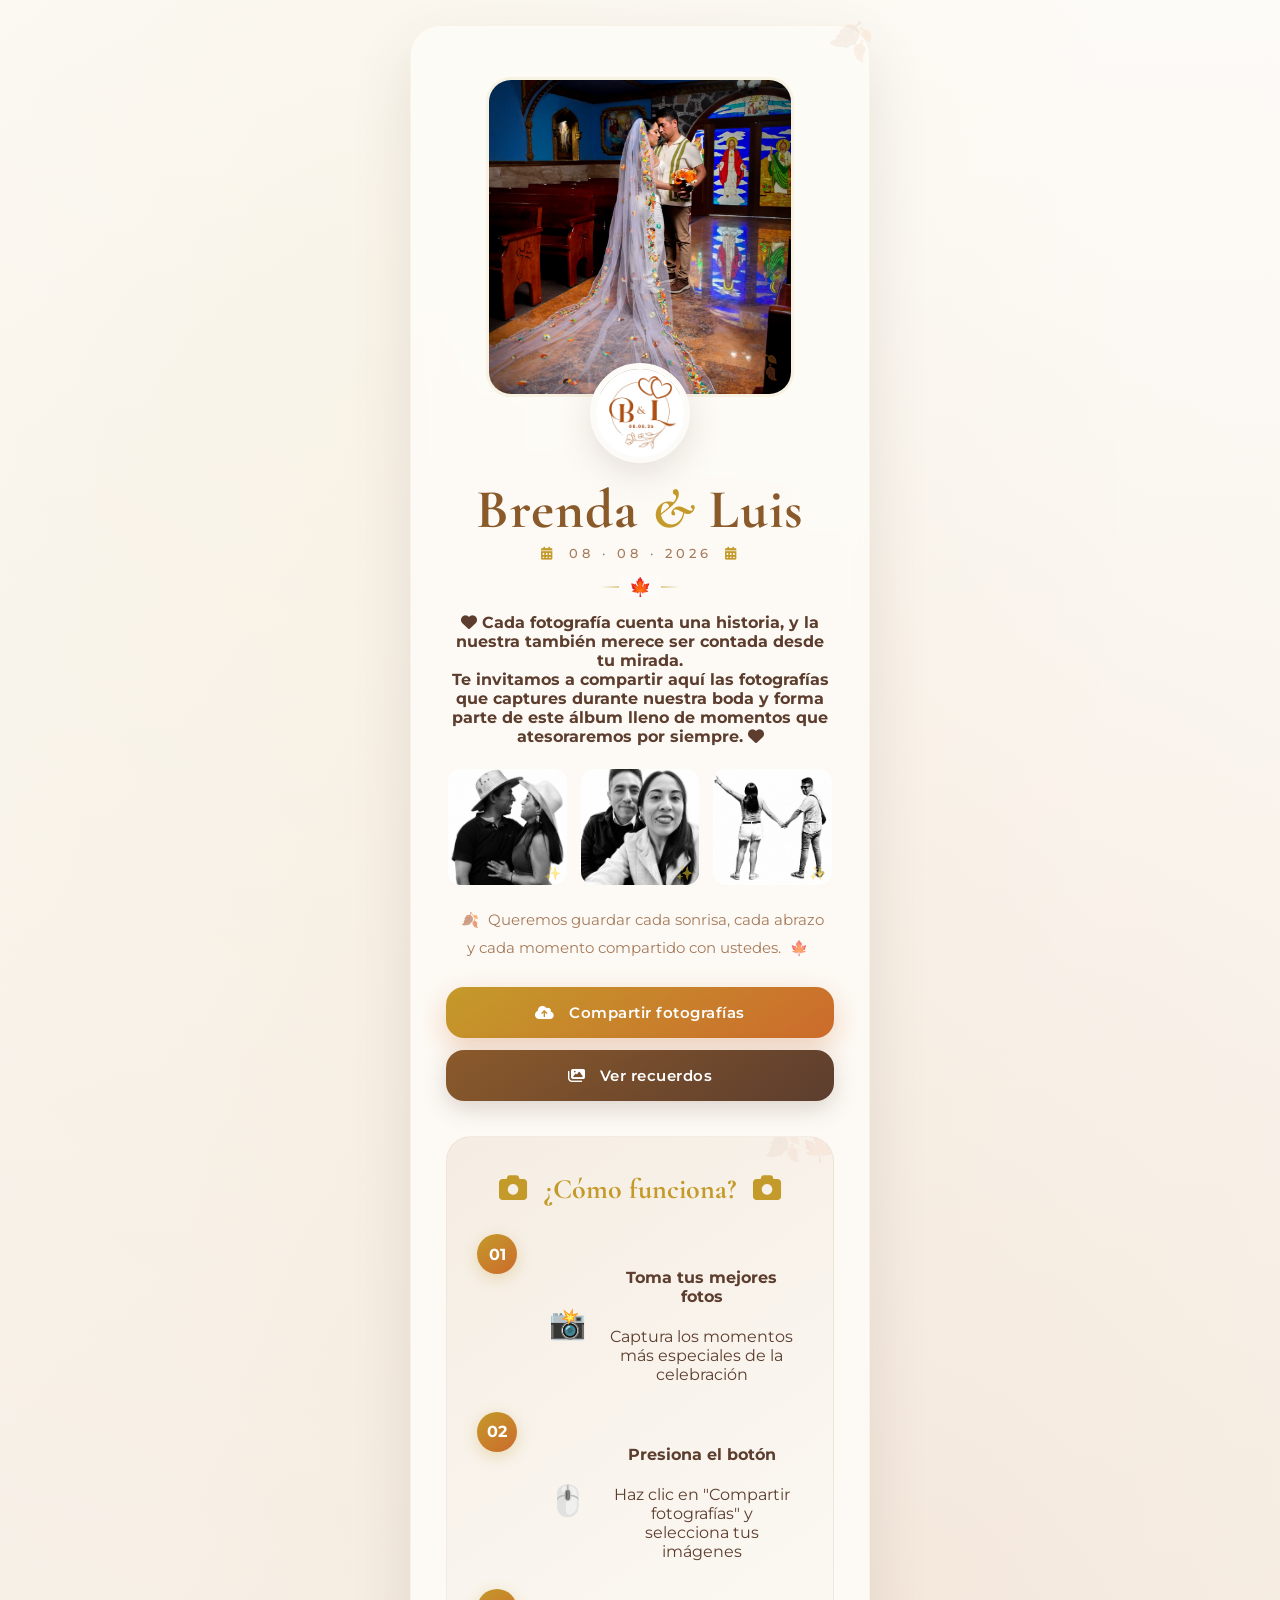
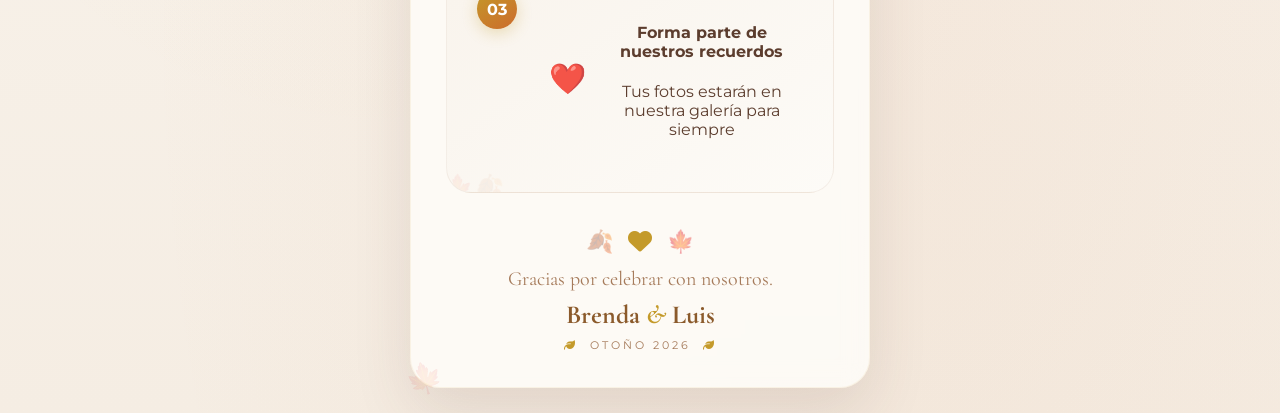
==== commit 445ea863: "Update index.html" ====
--- a/index.html
+++ b/index.html
@@ -104,7 +104,7 @@
         
         <!-- ===== GALERÍA DE NOVIOS ===== -->
         <section class="gallery" aria-label="Galería de los novios">
-            <h2>
+            <h4>
                 <i class="fas fa-heart" aria-hidden="true"></i>
                Cada fotografía cuenta una historia, y la nuestra también merece ser contada desde tu mirada.
 
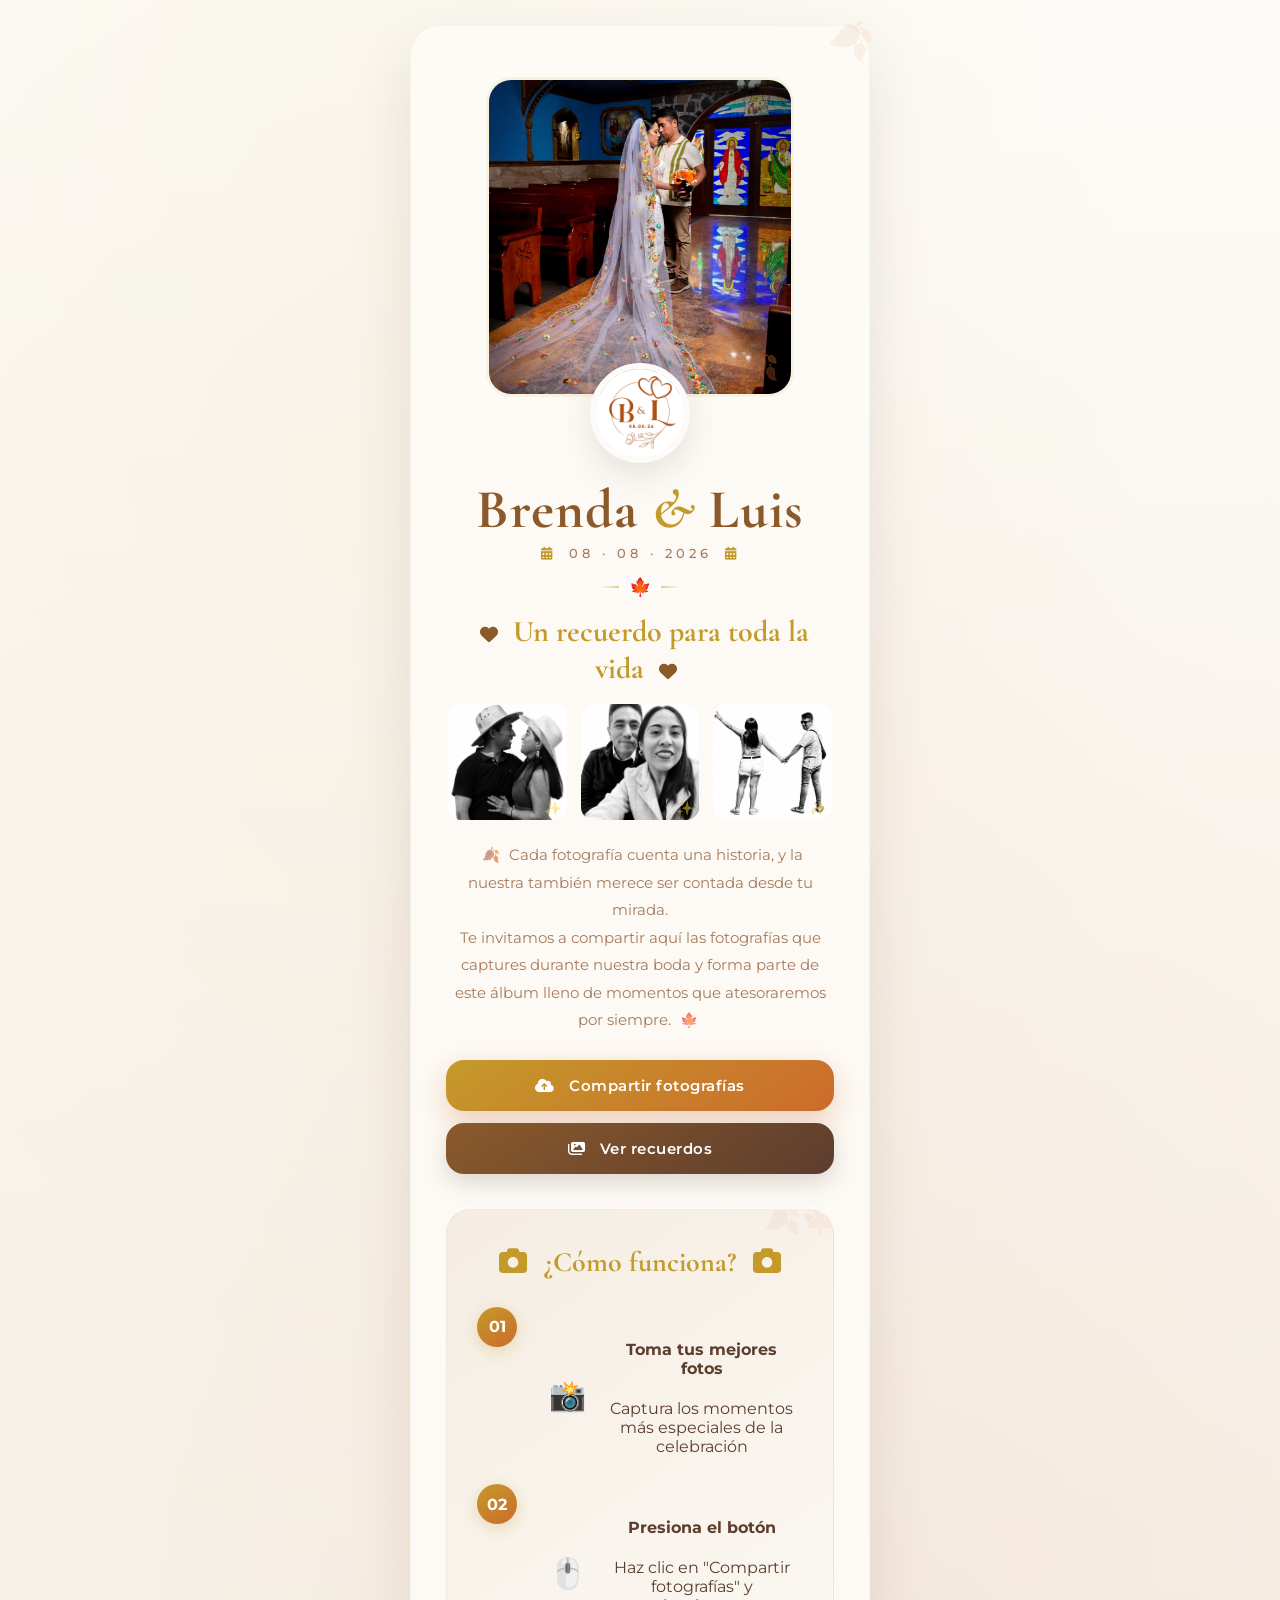
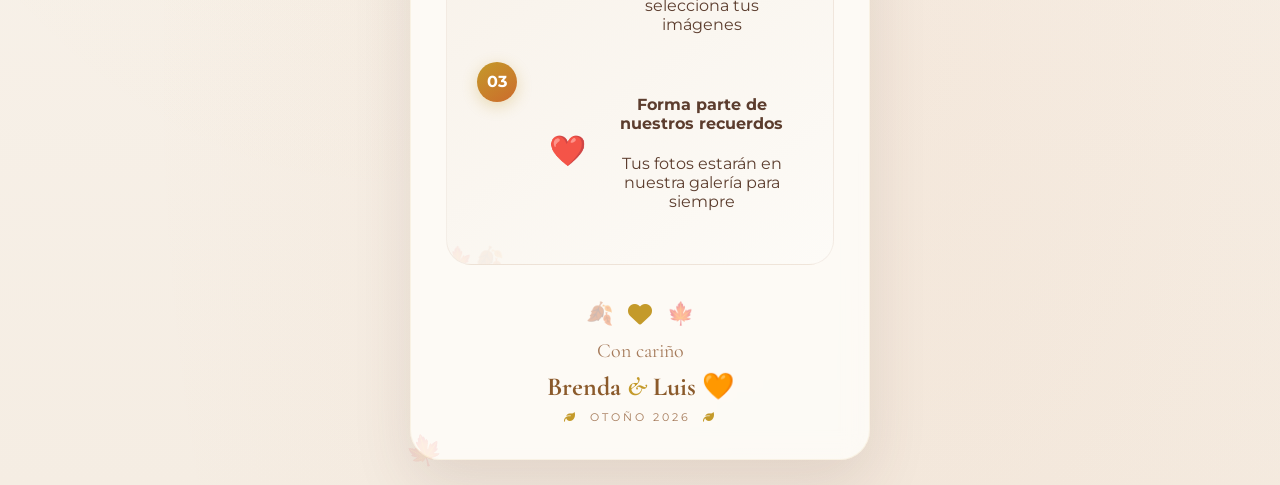
==== commit a1a26d18: "Update index.html" ====
--- a/index.html
+++ b/index.html
@@ -104,12 +104,9 @@
         
         <!-- ===== GALERÍA DE NOVIOS ===== -->
         <section class="gallery" aria-label="Galería de los novios">
-            <h4>
+            <h2>
                 <i class="fas fa-heart" aria-hidden="true"></i>
-               Cada fotografía cuenta una historia, y la nuestra también merece ser contada desde tu mirada.
-
-<br>Te invitamos a compartir aquí las fotografías que captures durante nuestra boda y forma parte de este álbum lleno de momentos que atesoraremos por siempre.
-
+               Un recuerdo para toda la vida
                 <i class="fas fa-heart" aria-hidden="true"></i>
             </h2>
             
@@ -144,8 +141,9 @@
         <!-- ===== DESCRIPCIÓN ===== -->
         <p class="description">
             <span class="leaf-icon">🍂</span>
-            Queremos guardar cada sonrisa, cada abrazo y cada momento
-            compartido con ustedes.
+            Cada fotografía cuenta una historia, y la nuestra también merece ser contada desde tu mirada.
+<br>Te invitamos a compartir aquí las fotografías que captures durante nuestra boda y forma parte de este álbum lleno de momentos que atesoraremos por siempre.
+
             <span class="leaf-icon">🍁</span>
         </p>
         
@@ -236,11 +234,11 @@
             </div>
             
             <p class="footer-text">
-                Gracias por celebrar con nosotros.
+Con cariño
             </p>
             
             <strong class="footer-names">
-                Brenda <span class="ampersand">&amp;</span> Luis
+                Brenda <span class="ampersand">&amp;</span> Luis 🧡
             </strong>
             
             <small class="footer-year">
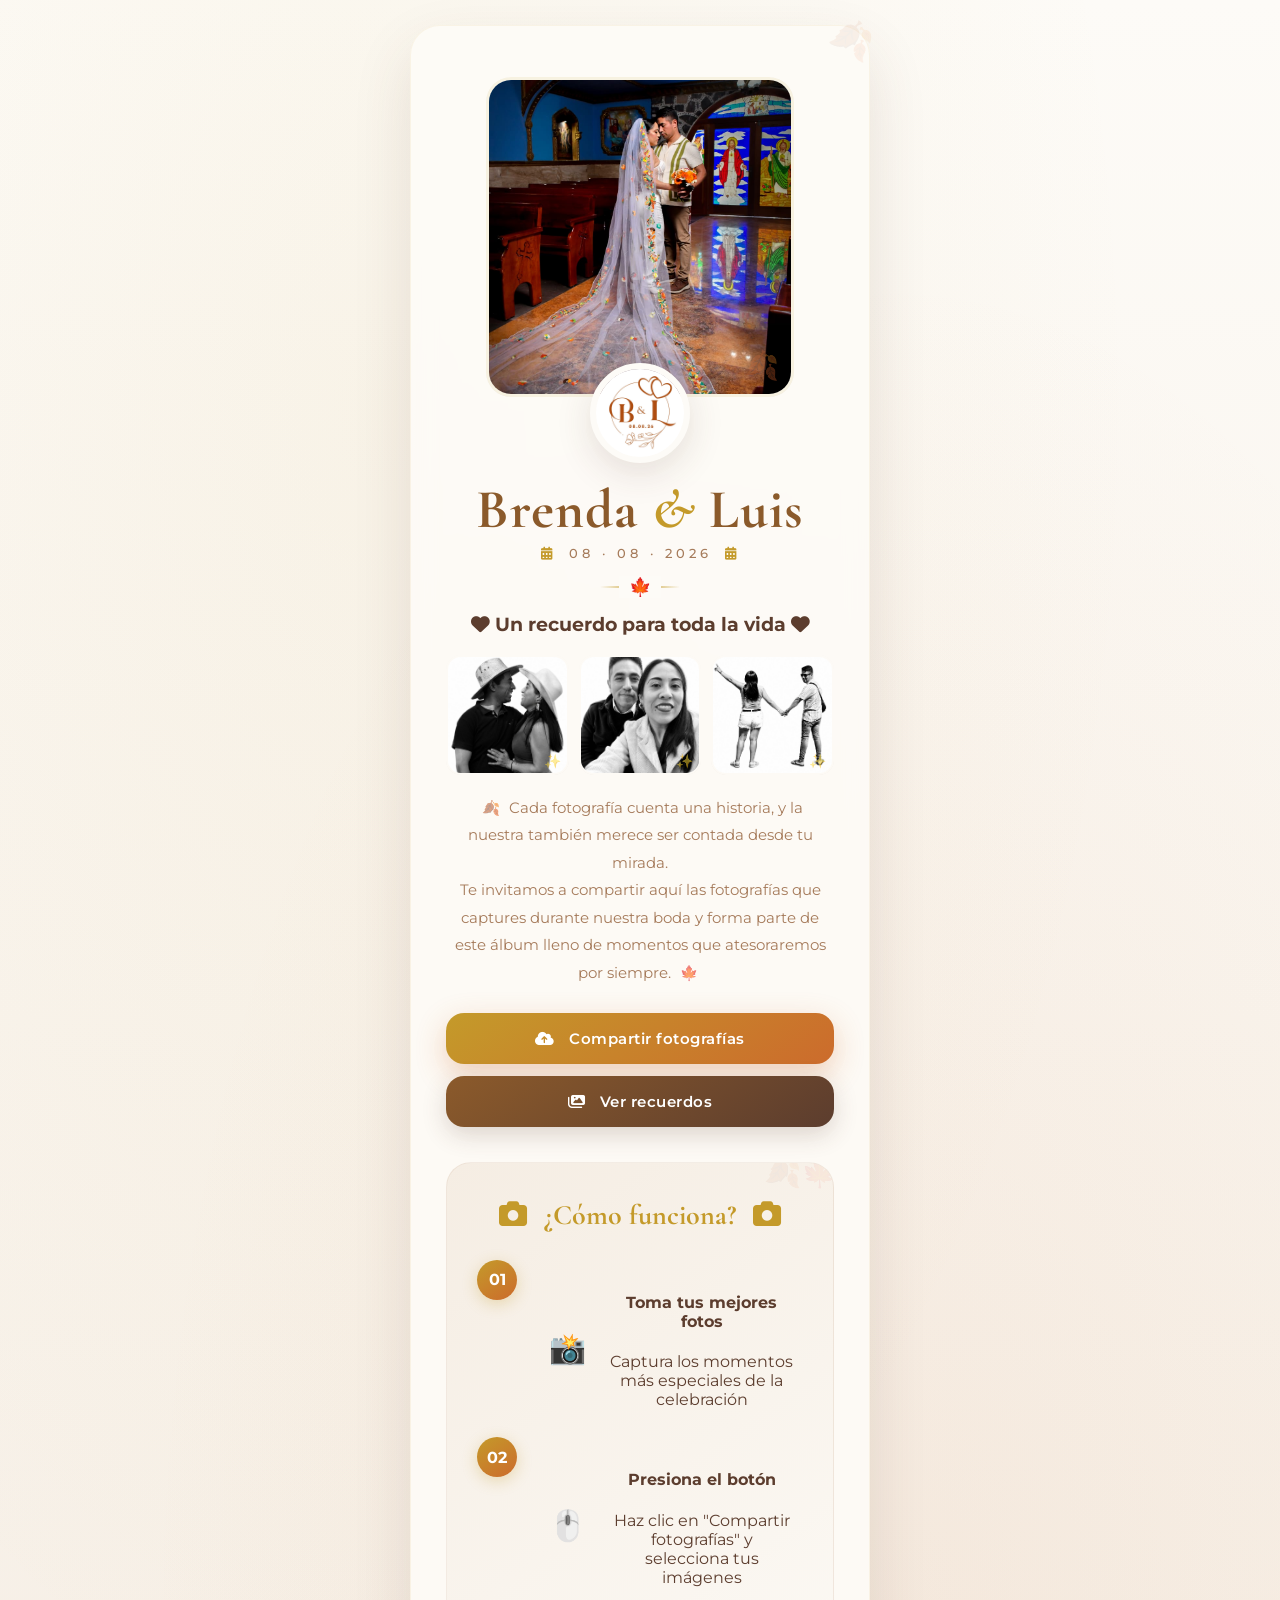
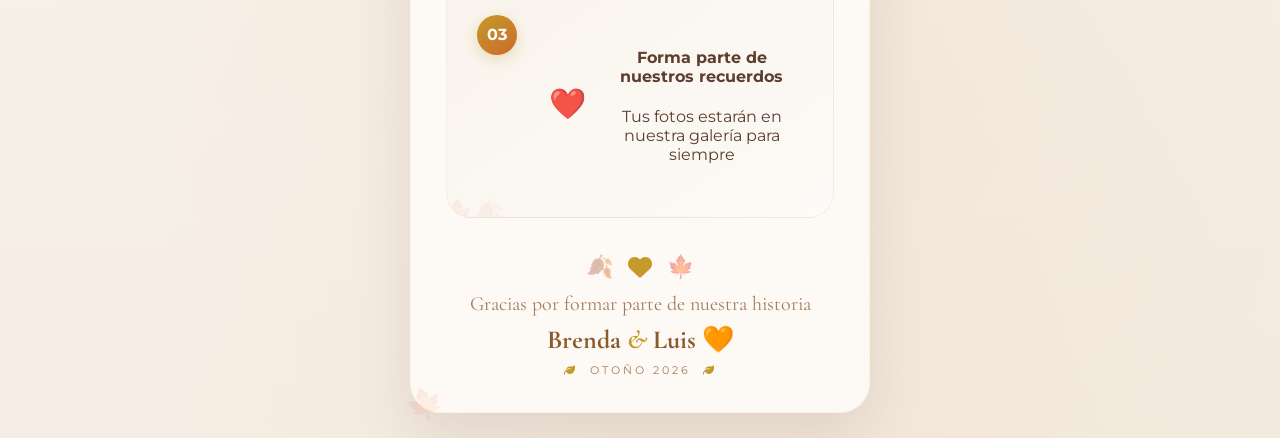
==== commit e3699a96: "Update index.html" ====
--- a/index.html
+++ b/index.html
@@ -104,11 +104,11 @@
         
         <!-- ===== GALERÍA DE NOVIOS ===== -->
         <section class="gallery" aria-label="Galería de los novios">
-            <h2>
+            <h3>
                 <i class="fas fa-heart" aria-hidden="true"></i>
                Un recuerdo para toda la vida
                 <i class="fas fa-heart" aria-hidden="true"></i>
-            </h2>
+            </h3>
             
             <div class="photos">
                 <figure>
@@ -234,8 +234,7 @@
             </div>
             
             <p class="footer-text">
-Con cariño
-            </p>
+Gracias por formar parte de nuestra historia            </p>
             
             <strong class="footer-names">
                 Brenda <span class="ampersand">&amp;</span> Luis 🧡
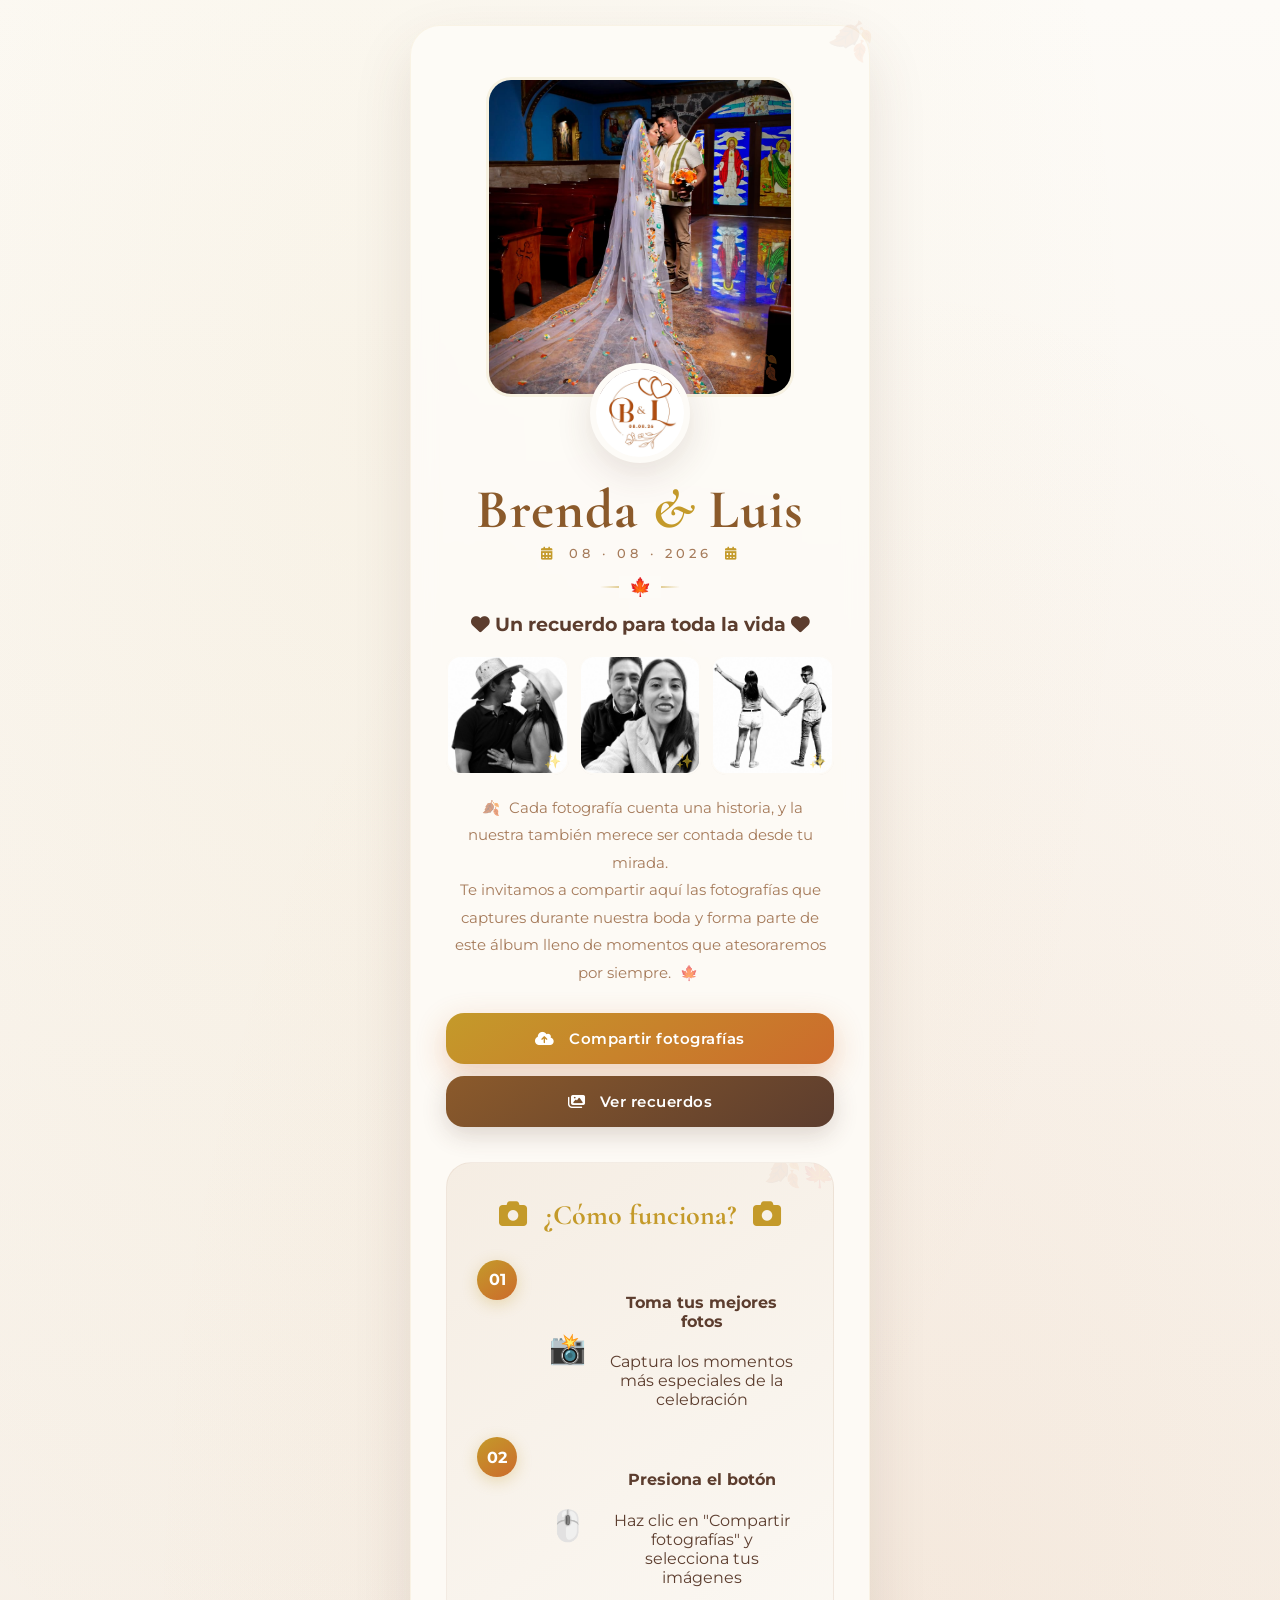
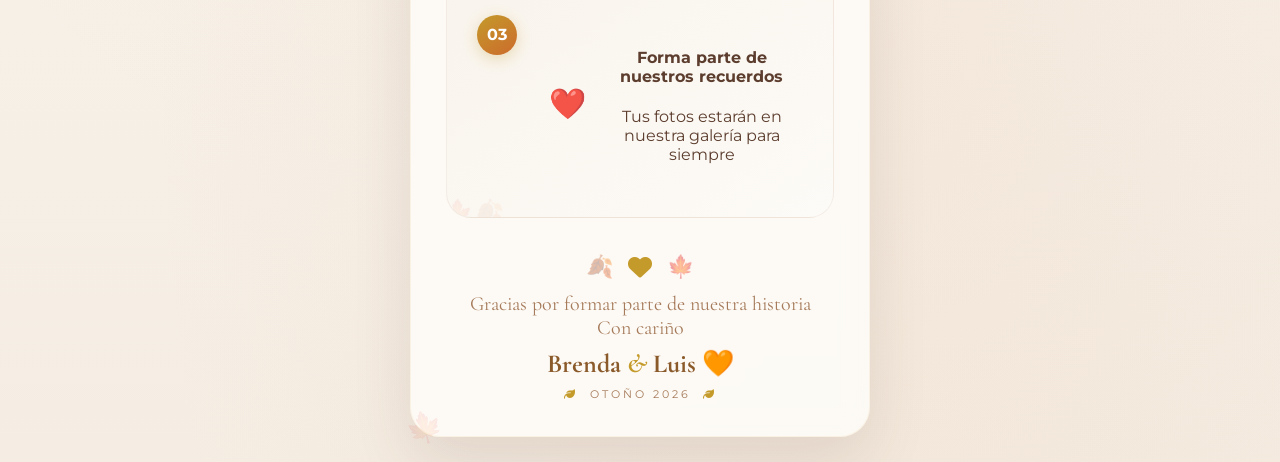
==== commit 72c9cef1: "Update index.html" ====
--- a/index.html
+++ b/index.html
@@ -234,7 +234,7 @@
             </div>
             
             <p class="footer-text">
-Gracias por formar parte de nuestra historia            </p>
+Gracias por formar parte de nuestra historia <br> Con cariño            </p>
             
             <strong class="footer-names">
                 Brenda <span class="ampersand">&amp;</span> Luis 🧡
